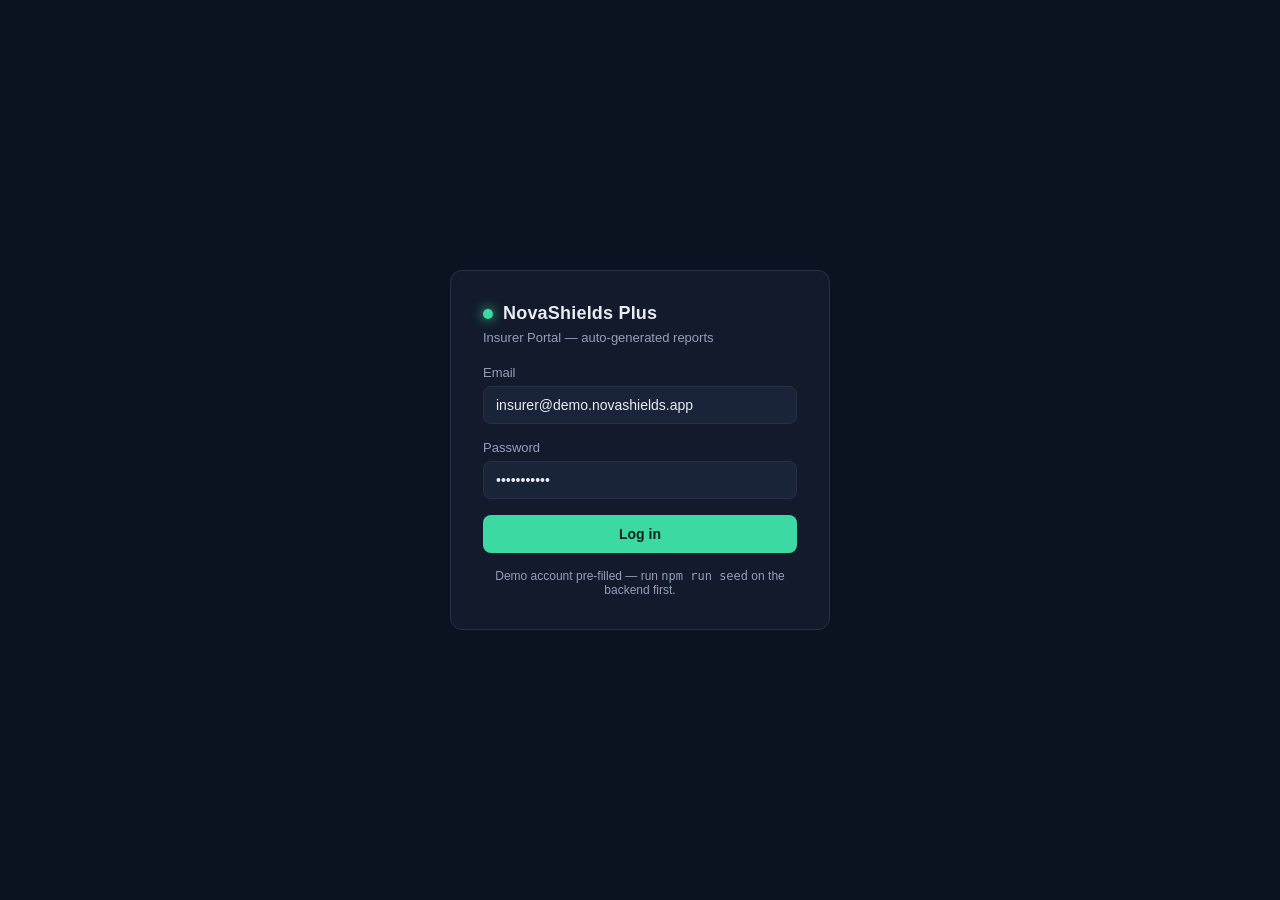
==== frontend/insurer-portal/index.html @ 0e2a2e06 "Initial commit" ====
<!DOCTYPE html>
<html lang="en">
<head>
<meta charset="UTF-8" />
<meta name="viewport" content="width=device-width, initial-scale=1.0" />
<title>NovaShields Plus — Rider App</title>
<link rel="stylesheet" href="../shared-base.css" />
<link rel="stylesheet" href="css/insurer.css" />
</head>
<body>
  <div class="ns-center-screen">
    <div class="ns-card">
      <div class="ns-brand">
        <div class="ns-brand-dot"></div>
        <div class="ns-brand-name">NovaShields Plus</div>
      </div>
      <div class="ns-subtitle">Insurer Portal — auto-generated reports</div>

      <div class="ns-error" id="errorBox"></div>

      <form id="loginForm">
        <div class="ns-field">
          <label for="email">Email</label>
          <input type="email" id="email" value="insurer@demo.novashields.app" required />
        </div>
        <div class="ns-field">
          <label for="password">Password</label>
          <input type="password" id="password" value="password123" required />
        </div>
        <button type="submit" class="ns-btn" id="submitBtn">Log in</button>
      </form>

      <div class="ns-hint">Demo account pre-filled — run <code>npm run seed</code> on the backend first.</div>
    </div>
  </div>

  <script src="../shared-config.js"></script>
  <script src="../shared-api.js"></script>
  <script src="js/auth.js"></script>
</body>
</html>
---- frontend/shared-base.css ----
:root {
  --ns-bg: #0b1220;
  --ns-surface: #121a2b;
  --ns-surface-2: #1a2438;
  --ns-border: #263149;
  --ns-text: #e8ecf4;
  --ns-text-dim: #93a0bb;
  --ns-accent: #3dd9a3;
  --ns-accent-dark: #1f9d73;
  --ns-danger: #ff5c6c;
  --ns-warning: #ffb84d;
  --ns-radius: 12px;
  font-family: "Segoe UI", Roboto, Helvetica, Arial, sans-serif;
}

* { box-sizing: border-box; }

body {
  margin: 0;
  background: var(--ns-bg);
  color: var(--ns-text);
  min-height: 100vh;
}

.ns-center-screen {
  min-height: 100vh;
  display: flex;
  align-items: center;
  justify-content: center;
  padding: 24px;
}

.ns-card {
  background: var(--ns-surface);
  border: 1px solid var(--ns-border);
  border-radius: var(--ns-radius);
  padding: 32px;
  width: 100%;
  max-width: 380px;
}

.ns-brand {
  display: flex;
  align-items: center;
  gap: 10px;
  margin-bottom: 24px;
}

.ns-brand-dot {
  width: 10px;
  height: 10px;
  border-radius: 50%;
  background: var(--ns-accent);
  box-shadow: 0 0 12px var(--ns-accent);
}

.ns-brand-name {
  font-weight: 700;
  font-size: 18px;
  letter-spacing: 0.2px;
}

.ns-subtitle {
  color: var(--ns-text-dim);
  font-size: 13px;
  margin: -18px 0 20px;
}

.ns-field {
  margin-bottom: 16px;
}

.ns-field label {
  display: block;
  font-size: 13px;
  color: var(--ns-text-dim);
  margin-bottom: 6px;
}

.ns-field input, .ns-field select {
  width: 100%;
  padding: 10px 12px;
  background: var(--ns-surface-2);
  border: 1px solid var(--ns-border);
  border-radius: 8px;
  color: var(--ns-text);
  font-size: 14px;
}

.ns-field input:focus, .ns-field select:focus {
  outline: none;
  border-color: var(--ns-accent);
}

.ns-btn {
  width: 100%;
  padding: 11px;
  border-radius: 8px;
  border: none;
  background: var(--ns-accent);
  color: #06231a;
  font-weight: 700;
  font-size: 14px;
  cursor: pointer;
}

.ns-btn:hover { background: var(--ns-accent-dark); color: white; }
.ns-btn:disabled { opacity: 0.6; cursor: not-allowed; }

.ns-error {
  background: rgba(255, 92, 108, 0.12);
  border: 1px solid var(--ns-danger);
  color: var(--ns-danger);
  padding: 10px 12px;
  border-radius: 8px;
  font-size: 13px;
  margin-bottom: 16px;
  display: none;
}

.ns-error.show { display: block; }

.ns-hint {
  text-align: center;
  color: var(--ns-text-dim);
  font-size: 12px;
  margin-top: 16px;
}

.ns-topbar {
  display: flex;
  align-items: center;
  justify-content: space-between;
  padding: 14px 24px;
  background: var(--ns-surface);
  border-bottom: 1px solid var(--ns-border);
}

.ns-badge {
  font-size: 11px;
  padding: 3px 8px;
  border-radius: 999px;
  background: var(--ns-surface-2);
  color: var(--ns-text-dim);
  border: 1px solid var(--ns-border);
}

.ns-empty-state {
  text-align: center;
  color: var(--ns-text-dim);
  padding: 60px 20px;
}
---- frontend/insurer-portal/css/insurer.css ----
/* Insurer-specific overrides go here as Phase 8 UI (claims table, report viewer) is built. Empty by design in Phase 1. */
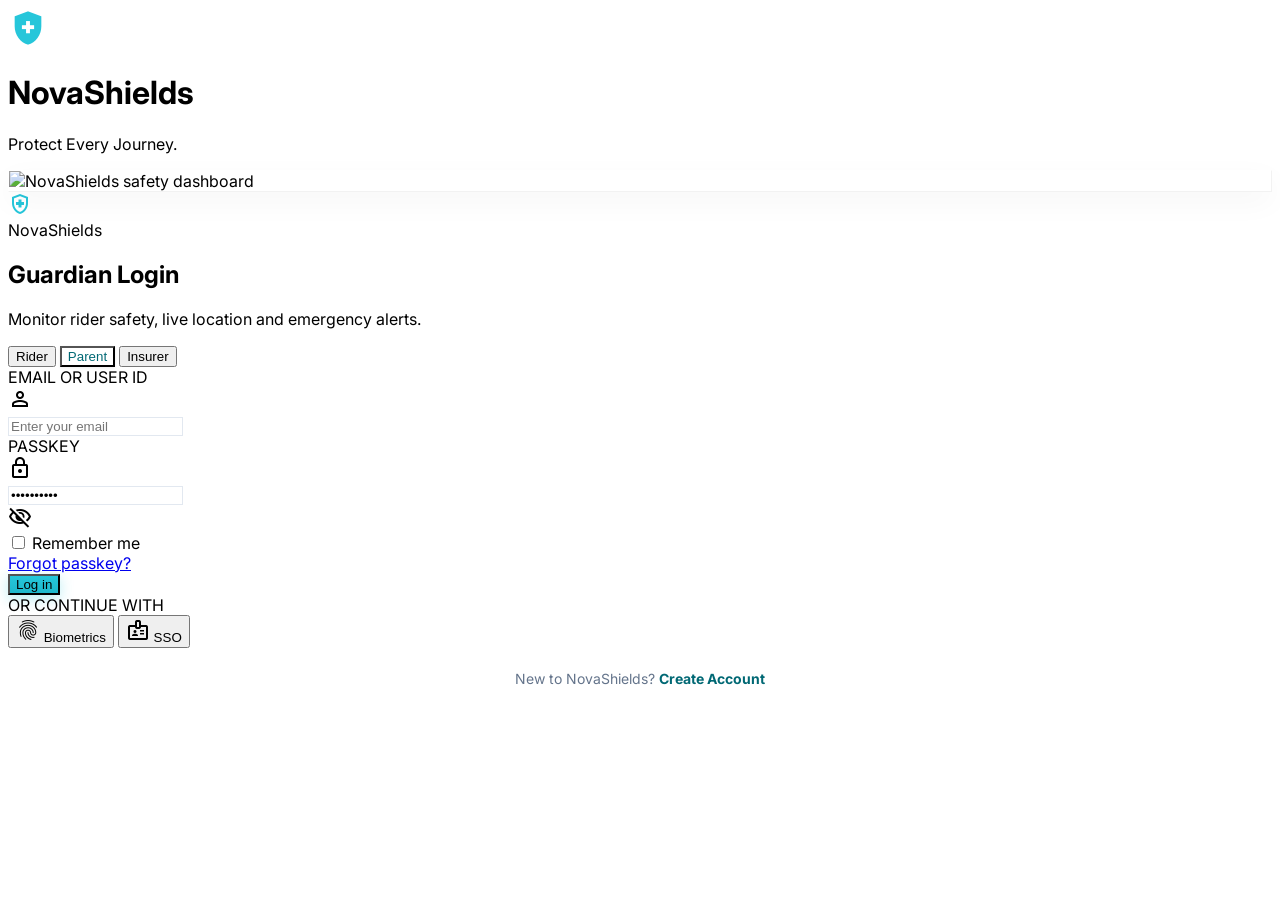
==== commit 543d39c0: "Update NovaShields frontend and documentation" ====
--- a/frontend/insurer-portal/index.html
+++ b/frontend/insurer-portal/index.html
@@ -1,41 +1,13 @@
 <!DOCTYPE html>
 <html lang="en">
 <head>
-<meta charset="UTF-8" />
-<meta name="viewport" content="width=device-width, initial-scale=1.0" />
-<title>NovaShields Plus — Rider App</title>
-<link rel="stylesheet" href="../shared-base.css" />
-<link rel="stylesheet" href="css/insurer.css" />
+<meta charset="UTF-8">
+<meta name="viewport" content="width=device-width, initial-scale=1.0">
+<title>NovaShields</title>
 </head>
 <body>
-  <div class="ns-center-screen">
-    <div class="ns-card">
-      <div class="ns-brand">
-        <div class="ns-brand-dot"></div>
-        <div class="ns-brand-name">NovaShields Plus</div>
-      </div>
-      <div class="ns-subtitle">Insurer Portal — auto-generated reports</div>
-
-      <div class="ns-error" id="errorBox"></div>
-
-      <form id="loginForm">
-        <div class="ns-field">
-          <label for="email">Email</label>
-          <input type="email" id="email" value="insurer@demo.novashields.app" required />
-        </div>
-        <div class="ns-field">
-          <label for="password">Password</label>
-          <input type="password" id="password" value="password123" required />
-        </div>
-        <button type="submit" class="ns-btn" id="submitBtn">Log in</button>
-      </form>
-
-      <div class="ns-hint">Demo account pre-filled — run <code>npm run seed</code> on the backend first.</div>
-    </div>
-  </div>
-
-  <script src="../shared-config.js"></script>
-  <script src="../shared-api.js"></script>
-  <script src="js/auth.js"></script>
+<script>
+window.location.replace("../login/index.html");
+</script>
 </body>
 </html>
